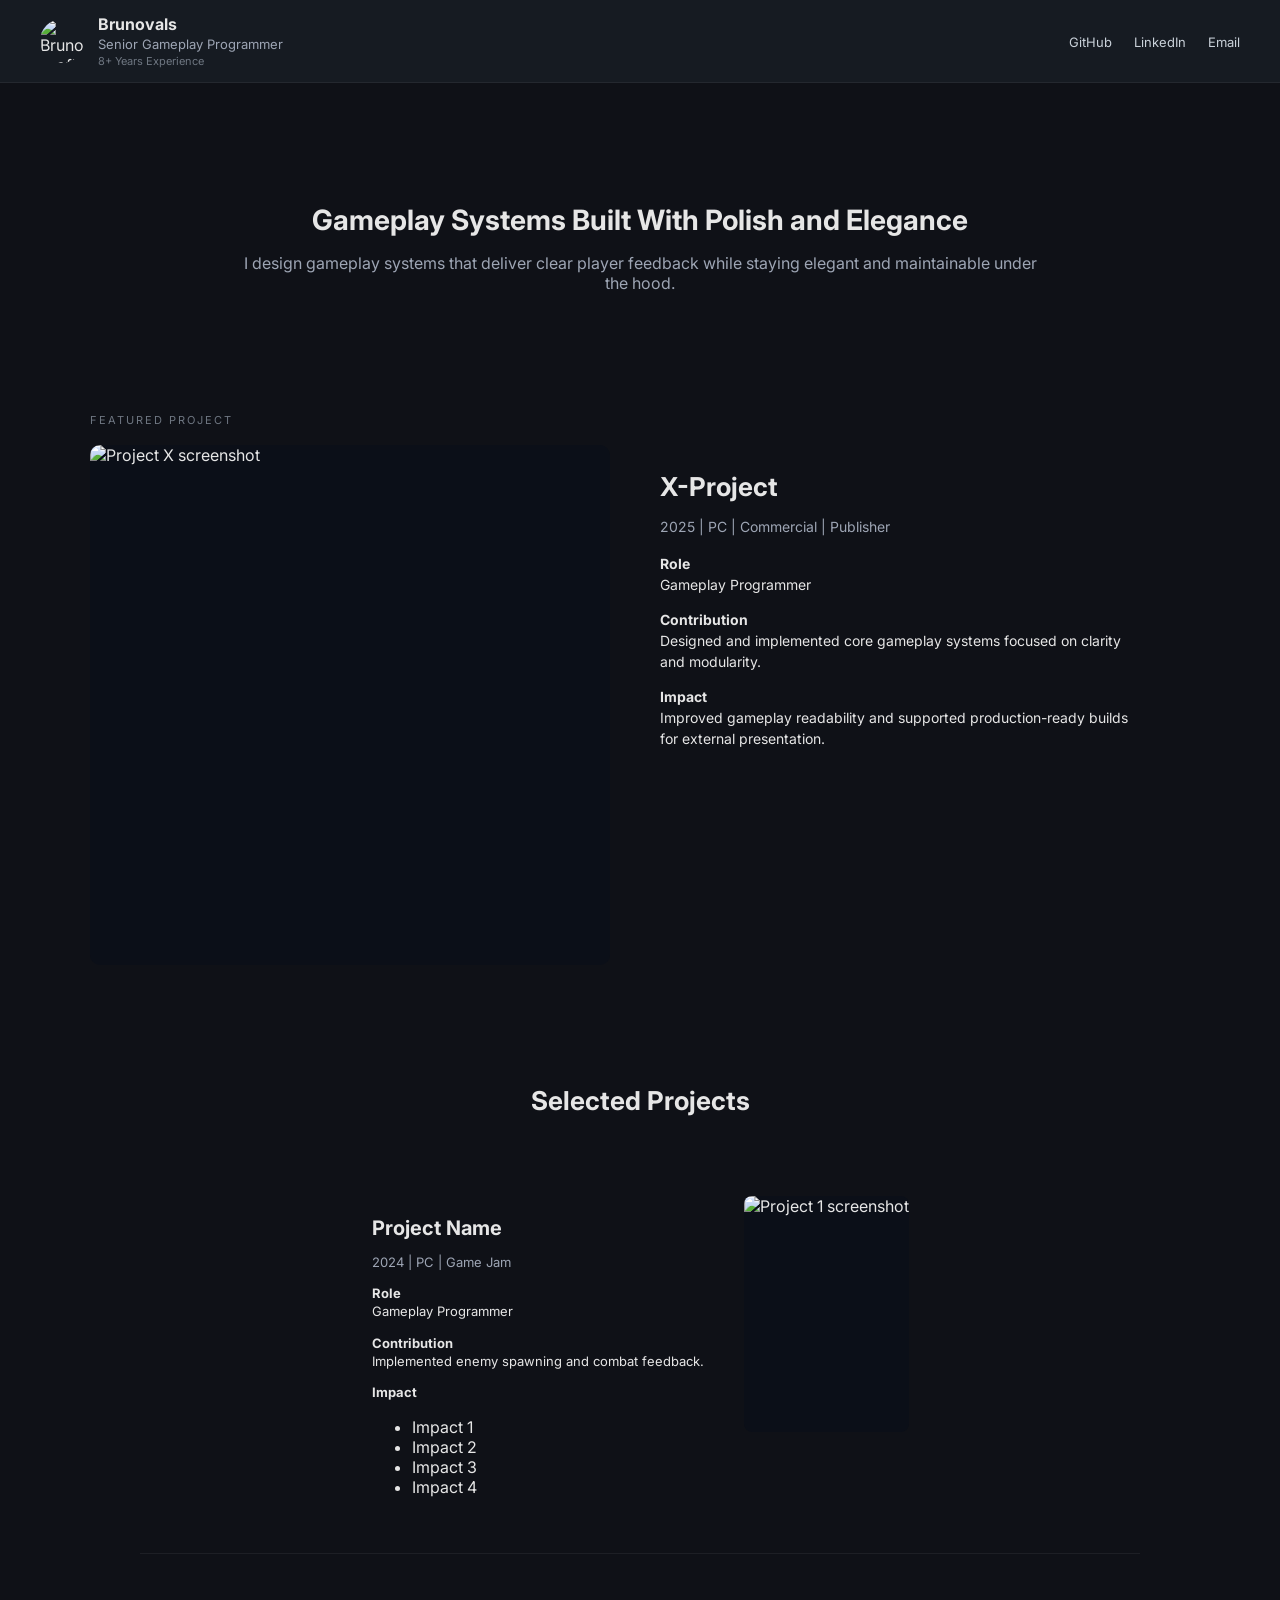
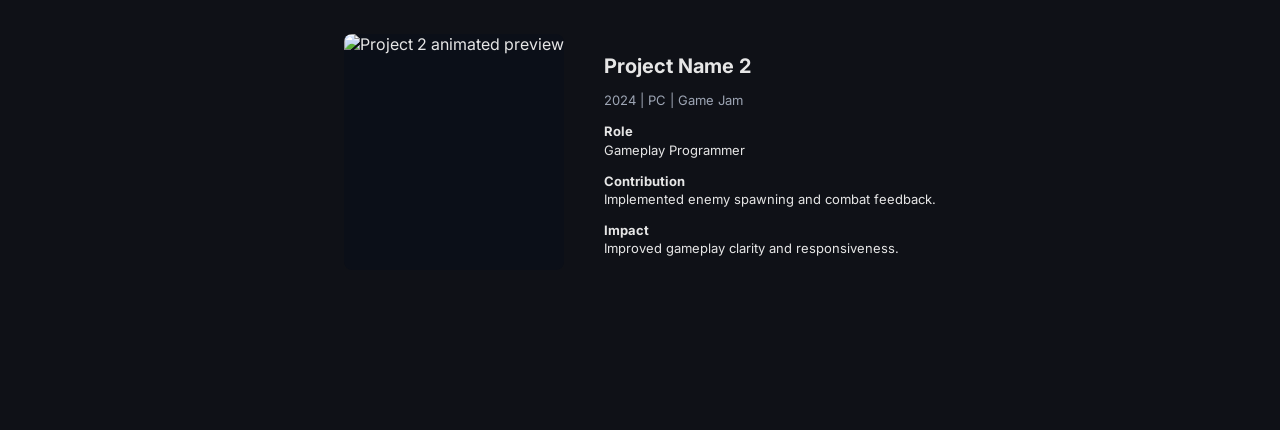
==== index.html @ 41d39379 "Update index.html" ====
<!DOCTYPE html>
<html lang="en">

<head>
<meta charset="UTF-8">

<link href="https://fonts.googleapis.com/css2?family=Inter:wght@300;400;500;600&display=swap" rel="stylesheet">

<title>Brunovals – Gameplay Programmer</title>

<link rel="stylesheet" href="css/style.css?v=20260503c">
</head>

<body>

<header class="header">
  <div class="header-left">
    <img src="https://ik.imagekit.io/your_imagekit_id/profile.jpg" class="profile-pic" alt="Brunovals profile photo">

    <div class="profile-text">
      <h1>Brunovals</h1>
      <p class="title">Senior Gameplay Programmer</p>
      <p class="exp">8+ Years Experience</p>
    </div>
  </div>

  <div class="header-right">
    <a href="#">GitHub</a>
    <a href="#">LinkedIn</a>
    <a href="#">Email</a>
  </div>
</header>


<section class="hero">
  <h2>Gameplay Systems Built With Polish and Elegance</h2>

  <p>
    I design gameplay systems that deliver clear player feedback
    while staying elegant and maintainable under the hood.
  </p>
</section>


<section class="featured-project">

  <p class="section-label">FEATURED PROJECT</p>

  <div class="featured-container">

    <div class="featured-media ratio-1-1">
      <!--<video autoplay loop muted playsinline preload="metadata" poster="https://ik.imagekit.io/your_imagekit_id/featured-poster.jpg" aria-label="Featured project gameplay preview">
        <source src="https://ik.imagekit.io/your_imagekit_id/featured-preview.mp4" type="video/mp4">
        <source src="https://ik.imagekit.io/your_imagekit_id/featured-preview.webm" type="video/webm">
      </video>-->
      <img src="https://ik.imagekit.io/brunovals/X-Project-Trans-1-1.png" alt="Project X screenshot">
    </div>

    <div class="featured-info">
      <h3>X-Project</h3>

      <p class="meta">
        2025 | PC | Commercial | Publisher
      </p>

      <p><strong>Role</strong><br>Gameplay Programmer</p>

      <p><strong>Contribution</strong><br>
        Designed and implemented core gameplay systems focused on clarity and modularity.
      </p>

      <p><strong>Impact</strong><br>
        Improved gameplay readability and supported production-ready builds for external presentation.
      </p>
    </div>

  </div>

</section>


<section class="projects">

  <h2>Selected Projects</h2>

  <!-- Project 1 -->
  <div class="project">

    <div class="project-media">
      <img src="https://ik.imagekit.io/brunovals/Y-Project-16-9.webp" alt="Project 1 screenshot">
    </div>

    <div class="project-info">
      <h3>Project Name</h3>

      <p class="meta">2024 | PC | Game Jam</p>

      <p><strong>Role</strong><br>Gameplay Programmer</p>

      <p><strong>Contribution</strong><br>
        Implemented enemy spawning and combat feedback.
      </p>

      <p><strong>Impact</strong></p>
      <ul>
        <li>Impact 1</li>
        <li>Impact 2</li>
        <li>Impact 3</li>
        <li>Impact 4</li>
      </ul>
    </div>

  </div>

  <!-- Project 2 -->
  <div class="project">

    <div class="project-media">
      <img src="https://ik.imagekit.io/brunovals/Z-Project-9-16.webp" alt="Project 2 animated preview">
    </div>

    <div class="project-info">
      <h3>Project Name 2</h3>

      <p class="meta">2024 | PC | Game Jam</p>

      <p><strong>Role</strong><br>Gameplay Programmer</p>

      <p><strong>Contribution</strong><br>
        Implemented enemy spawning and combat feedback.
      </p>

      <p><strong>Impact</strong><br>
        Improved gameplay clarity and responsiveness.
      </p>
    </div>

  </div>

</section>

</body>
</html>
---- css/style.css ----
body {
margin:0;
font-family: 'Inter', sans-serif;
background:#0f1117;
color:#e6e6e6;
}

/* ===== HEADER ===== */

.header {
position:sticky;
top:0;

display:flex;
justify-content:space-between;
align-items:center;

padding:14px 40px;
background:#161b22;

border-bottom:1px solid rgba(255,255,255,0.06);
z-index:1000;
}

.header-left {
display:flex;
align-items:center;
gap:14px;
}

.profile-pic {
width:44px;
height:44px;
border-radius:50%;
}

.profile-text h1 {
margin:0;
font-size:16px;
}

.title {
font-size:13px;
color:#9da5b4;
margin:2px 0;
}

.exp {
font-size:11px;
color:#6e7681;
margin:0;
}

.header-right a {
margin-left:18px;
text-decoration:none;
font-size:13px;
color:#c9d1d9;
}

.header-right a:hover {
color:#58a6ff;
}

/* ===== HERO ===== */

.hero {
max-width:800px;
margin:120px auto;
text-align:center;
}

.hero h2 {
font-size:28px;
margin-bottom:14px;
}

.hero p {
font-size:16px;
color:#9da5b4;
}

/* ===== FEATURED ===== */

.featured-project {
max-width:1100px;
margin:120px auto;
}

.section-label {
font-size:11px;
letter-spacing:2px;
color:#6e7681;
margin-bottom:18px;
}

.featured-container {
display:flex;
gap:50px;
align-items:flex-start;
}

.featured-media img,
.featured-media video {
width:100%;
max-width:520px;
border-radius:10px;
display:block;
background:#0b0f18;
}

.featured-media {
width:100%;
max-width:520px;
}

.featured-media img,
.featured-media video {
height:100%;
object-fit:cover;
}

.featured-media.ratio-16-9 {
aspect-ratio:16/9;
}

.featured-media.ratio-1-1 {
aspect-ratio:1/1;
}

.featured-media.ratio-9-16 {
aspect-ratio:9/16;
}

.featured-media video {
object-fit:cover;
}

.featured-info {
max-width:480px;
}

.featured-info h3 {
font-size:26px;
margin-bottom:8px;
}

.featured-info p {
font-size:14px;
line-height:1.5;
margin-bottom:10px;
}

.featured-info .meta {
color:#9da5b4;
margin-bottom:16px;
}

/* ===== PROJECTS ===== */

.projects {
max-width:1000px;
margin:120px auto;
}

.projects h2 {
text-align:center;
font-size:26px;
margin-bottom:80px;
}

/* KEY FIX HERE */
.project {
display:flex;
gap:40px;
align-items:flex-start;

justify-content:center; /* ensures grouping stays tight */

margin-bottom:80px;
padding-bottom:40px;

border-bottom:1px solid rgba(255,255,255,0.06);
}

.project:last-child {
border-bottom:none;
}

/* FIXED alternating logic */
.projects .project:nth-child(even) {
flex-direction:row-reverse;
}

/* IMAGE */

.project-media img,
.project-media video {
width:auto;
max-width:100%;
height:clamp(180px, 28vw, 236px);
object-fit:contain;
border-radius:8px;
display:block;
background:#0b0f18;
}

.project-media {
width:auto;
max-width:420px;
overflow:visible;
}

/* TEXT */

.project-info {
max-width:420px;
text-align:left;
}

.project-info h3 {
font-size:20px;
margin-bottom:6px;
}

.project-info p {
font-size:13px;
line-height:1.4;
margin-bottom:8px;
}

.meta {
font-size:12px;
color:#9da5b4;
margin-bottom:14px;
}

@media (max-width: 720px) {
.header {
padding:14px 20px;
}

.header-right a {
margin-left:12px;
}

.hero,
.featured-project,
.projects {
margin:80px 20px;
}

.featured-container,
.project,
.projects .project:nth-child(even) {
flex-direction:column;
gap:24px;
}

.project {
align-items:center;
}

.featured-media,
.project-media,
.featured-info,
.project-info {
max-width:100%;
}
}
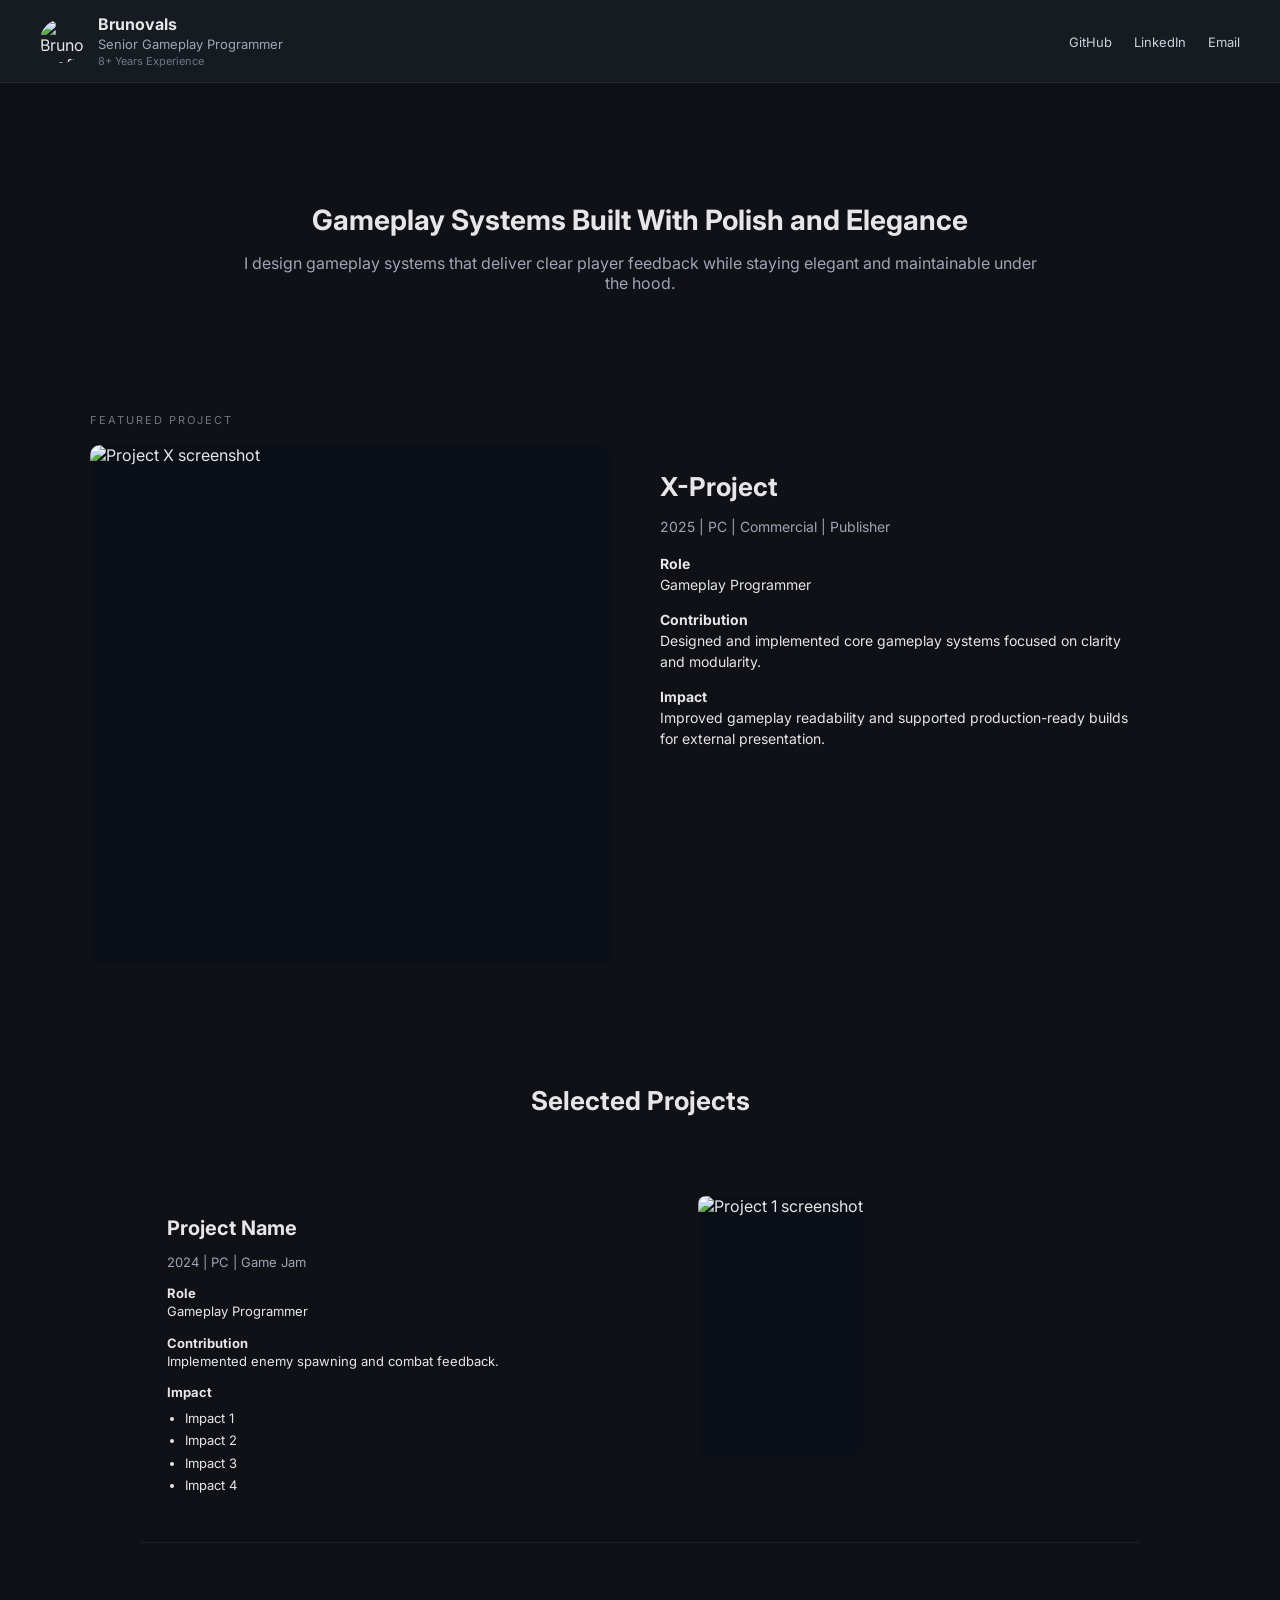
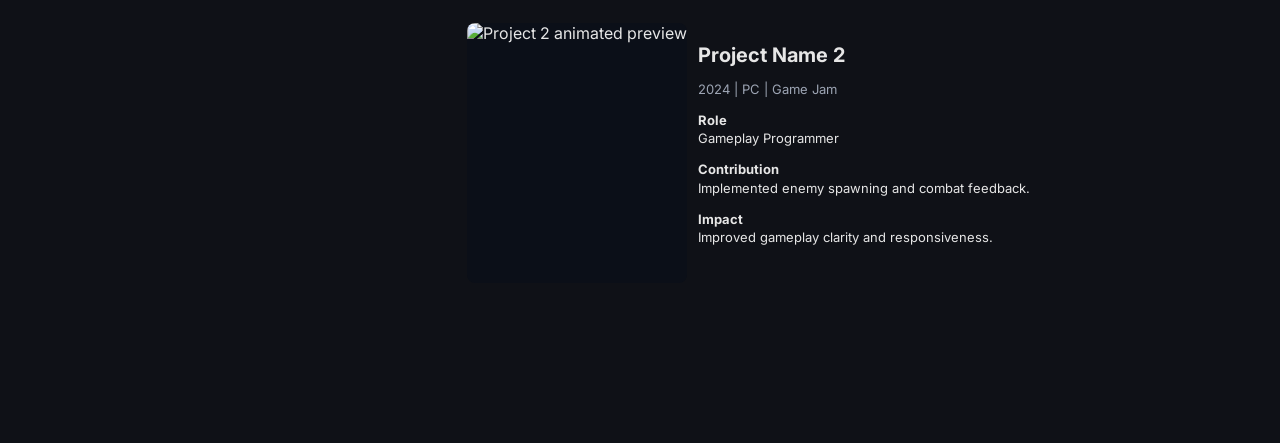
==== commit 804c9282: "Refactor and using Table instead of css grid" ====
--- a/index.html
+++ b/index.html
@@ -83,59 +83,76 @@
 
   <h2>Selected Projects</h2>
 
-  <!-- Project 1 -->
-  <div class="project">
+  <table class="project-table" role="presentation">
+    <colgroup>
+      <col class="project-content-col">
+      <col class="project-gap-col">
+      <col class="project-media-col">
+    </colgroup>
+    <tbody>
+      <!-- Project 1 -->
+      <tr class="project">
+        <td class="project-info-cell">
+          <div class="project-info">
+            <h3>Project Name</h3>
 
-    <div class="project-media">
-      <img src="https://ik.imagekit.io/brunovals/Y-Project-16-9.webp" alt="Project 1 screenshot">
-    </div>
+            <p class="meta">2024 | PC | Game Jam</p>
 
-    <div class="project-info">
-      <h3>Project Name</h3>
+            <p><strong>Role</strong><br>Gameplay Programmer</p>
 
-      <p class="meta">2024 | PC | Game Jam</p>
+            <p><strong>Contribution</strong><br>
+              Implemented enemy spawning and combat feedback.
+            </p>
 
-      <p><strong>Role</strong><br>Gameplay Programmer</p>
+            <p><strong>Impact</strong></p>
+            <ul>
+              <li>Impact 1</li>
+              <li>Impact 2</li>
+              <li>Impact 3</li>
+              <li>Impact 4</li>
+            </ul>
+          </div>
+        </td>
 
-      <p><strong>Contribution</strong><br>
-        Implemented enemy spawning and combat feedback.
-      </p>
+        <td class="project-gap-cell"></td>
 
-      <p><strong>Impact</strong></p>
-      <ul>
-        <li>Impact 1</li>
-        <li>Impact 2</li>
-        <li>Impact 3</li>
-        <li>Impact 4</li>
-      </ul>
-    </div>
+        <td class="project-media-cell">
+          <div class="project-media">
+            <img src="https://ik.imagekit.io/brunovals/Y-Project-16-9.webp" alt="Project 1 screenshot">
+          </div>
+        </td>
+      </tr>
 
-  </div>
+      <!-- Project 2 -->
+      <tr class="project">
+        <td class="project-media-cell project-media-cell-left">
+          <div class="project-media">
+            <img src="https://ik.imagekit.io/brunovals/Z-Project-9-16.webp" alt="Project 2 animated preview">
+          </div>
+        </td>
 
-  <!-- Project 2 -->
-  <div class="project">
+        <td class="project-gap-cell"></td>
 
-    <div class="project-media">
-      <img src="https://ik.imagekit.io/brunovals/Z-Project-9-16.webp" alt="Project 2 animated preview">
-    </div>
+        <td class="project-info-cell">
+          <div class="project-info">
+            <h3>Project Name 2</h3>
 
-    <div class="project-info">
-      <h3>Project Name 2</h3>
+            <p class="meta">2024 | PC | Game Jam</p>
 
-      <p class="meta">2024 | PC | Game Jam</p>
+            <p><strong>Role</strong><br>Gameplay Programmer</p>
 
-      <p><strong>Role</strong><br>Gameplay Programmer</p>
+            <p><strong>Contribution</strong><br>
+              Implemented enemy spawning and combat feedback.
+            </p>
 
-      <p><strong>Contribution</strong><br>
-        Implemented enemy spawning and combat feedback.
-      </p>
-
-      <p><strong>Impact</strong><br>
-        Improved gameplay clarity and responsiveness.
-      </p>
-    </div>
-
-  </div>
+            <p><strong>Impact</strong><br>
+              Improved gameplay clarity and responsiveness.
+            </p>
+          </div>
+        </td>
+      </tr>
+    </tbody>
+  </table>
 
 </section>
 
--- a/css/style.css
+++ b/css/style.css
@@ -169,27 +169,53 @@
 margin-bottom:80px;
 }
 
-/* KEY FIX HERE */
-.project {
-display:flex;
-gap:40px;
-align-items:flex-start;
-
-justify-content:center; /* ensures grouping stays tight */
-
-margin-bottom:80px;
-padding-bottom:40px;
-
+.project-table {
+width:100%;
+border-collapse:collapse;
+table-layout:fixed;
+}
+
+.project-content-col {
+width:520px;
+}
+
+.project-gap-col {
+width:10px;
+}
+
+.project-media-col {
+width:420px;
+}
+
+.project td {
+vertical-align:top;
+padding:0 0 40px;
 border-bottom:1px solid rgba(255,255,255,0.06);
 }
 
-.project:last-child {
+.project + .project td {
+padding-top:80px;
+}
+
+.project:last-child td {
 border-bottom:none;
 }
 
-/* FIXED alternating logic */
-.projects .project:nth-child(even) {
-flex-direction:row-reverse;
+.project-gap-cell {
+padding-left:0;
+padding-right:0;
+}
+
+.project-info-cell {
+text-align:right;
+}
+
+.project-media-cell {
+text-align:left;
+}
+
+.project-media-cell-left {
+text-align:right;
 }
 
 /* IMAGE */
@@ -198,7 +224,7 @@
 .project-media video {
 width:auto;
 max-width:100%;
-height:clamp(180px, 28vw, 236px);
+height:clamp(190px, 30vw, 260px);
 object-fit:contain;
 border-radius:8px;
 display:block;
@@ -206,6 +232,7 @@
 }
 
 .project-media {
+display:inline-block;
 width:auto;
 max-width:420px;
 overflow:visible;
@@ -214,7 +241,9 @@
 /* TEXT */
 
 .project-info {
-max-width:420px;
+display:inline-block;
+width:100%;
+max-width:520px;
 text-align:left;
 }
 
@@ -229,13 +258,24 @@
 margin-bottom:8px;
 }
 
+.project-info ul {
+margin:0 0 8px 18px;
+padding:0;
+}
+
+.project-info li {
+font-size:13px;
+line-height:1.4;
+margin-bottom:4px;
+}
+
 .meta {
 font-size:12px;
 color:#9da5b4;
 margin-bottom:14px;
 }
 
-@media (max-width: 720px) {
+@media (max-width: 980px) {
 .header {
 padding:14px 20px;
 }
@@ -250,15 +290,17 @@
 margin:80px 20px;
 }
 
-.featured-container,
-.project,
-.projects .project:nth-child(even) {
+.featured-container {
 flex-direction:column;
 gap:24px;
 }
 
-.project {
-align-items:center;
+.project-table,
+.project-table tbody,
+.project,
+.project td {
+display:block;
+width:100%;
 }
 
 .featured-media,
@@ -267,4 +309,28 @@
 .project-info {
 max-width:100%;
 }
-}
+
+.project td {
+padding:0;
+border-bottom:none;
+text-align:center;
+}
+
+.project + .project td:first-child {
+padding-top:80px;
+}
+
+.project-info-cell,
+.project-media-cell,
+.project-media-cell-left {
+text-align:center;
+}
+
+.project-gap-cell {
+display:none;
+}
+
+.project-info {
+text-align:left;
+}
+}
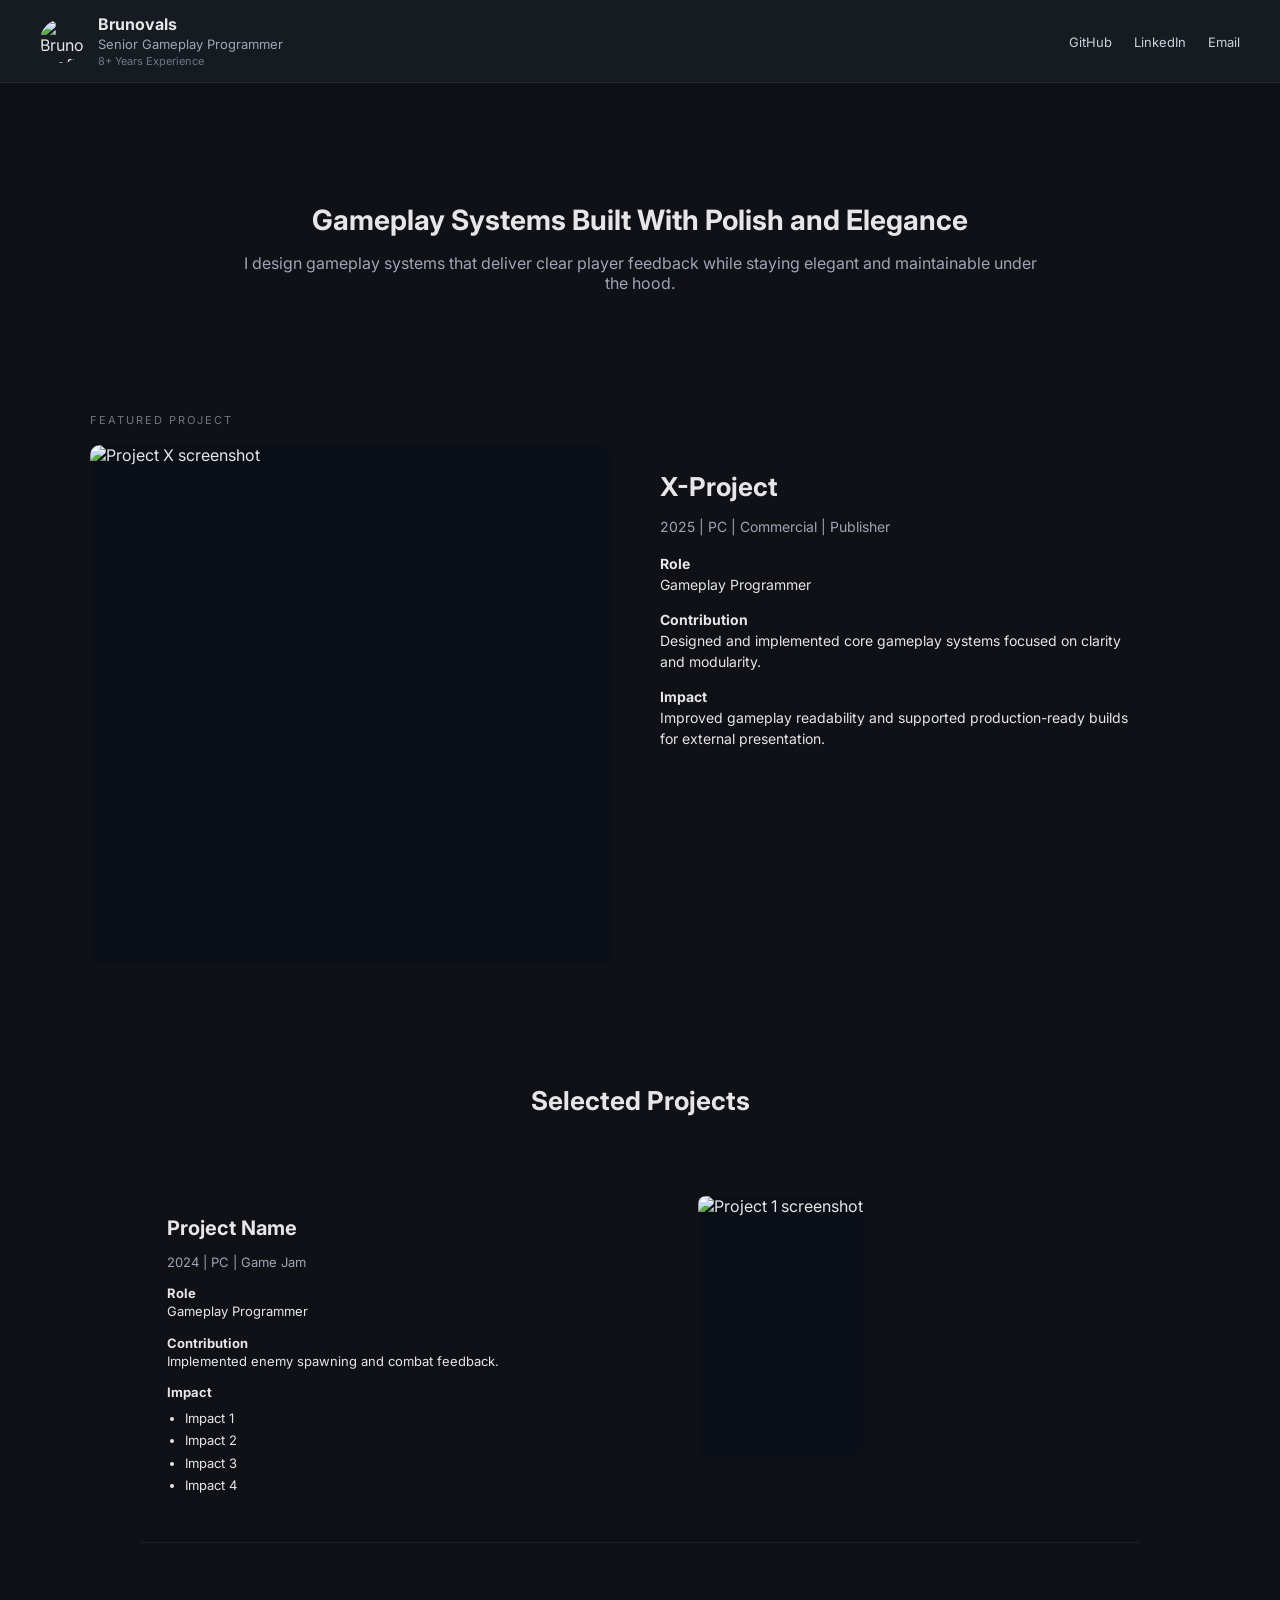
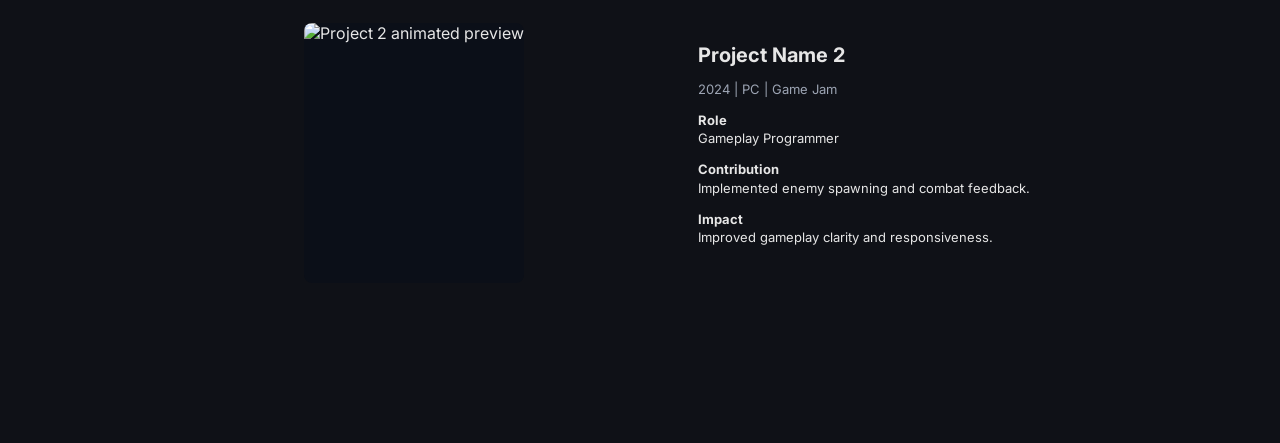
==== commit 460135e1: "Add z-project landscape icon" ====
--- a/index.html
+++ b/index.html
@@ -127,7 +127,7 @@
       <tr class="project">
         <td class="project-media-cell project-media-cell-left">
           <div class="project-media">
-            <img src="https://ik.imagekit.io/brunovals/Z-Project-9-16.webp" alt="Project 2 animated preview">
+            <img src="https://ik.imagekit.io/brunovals/Z-Project.jpg" alt="Project 2 animated preview">
           </div>
         </td>
 
--- a/css/style.css
+++ b/css/style.css
@@ -215,7 +215,7 @@
 }
 
 .project-media-cell-left {
-text-align:right;
+text-align:center;
 }
 
 /* IMAGE */
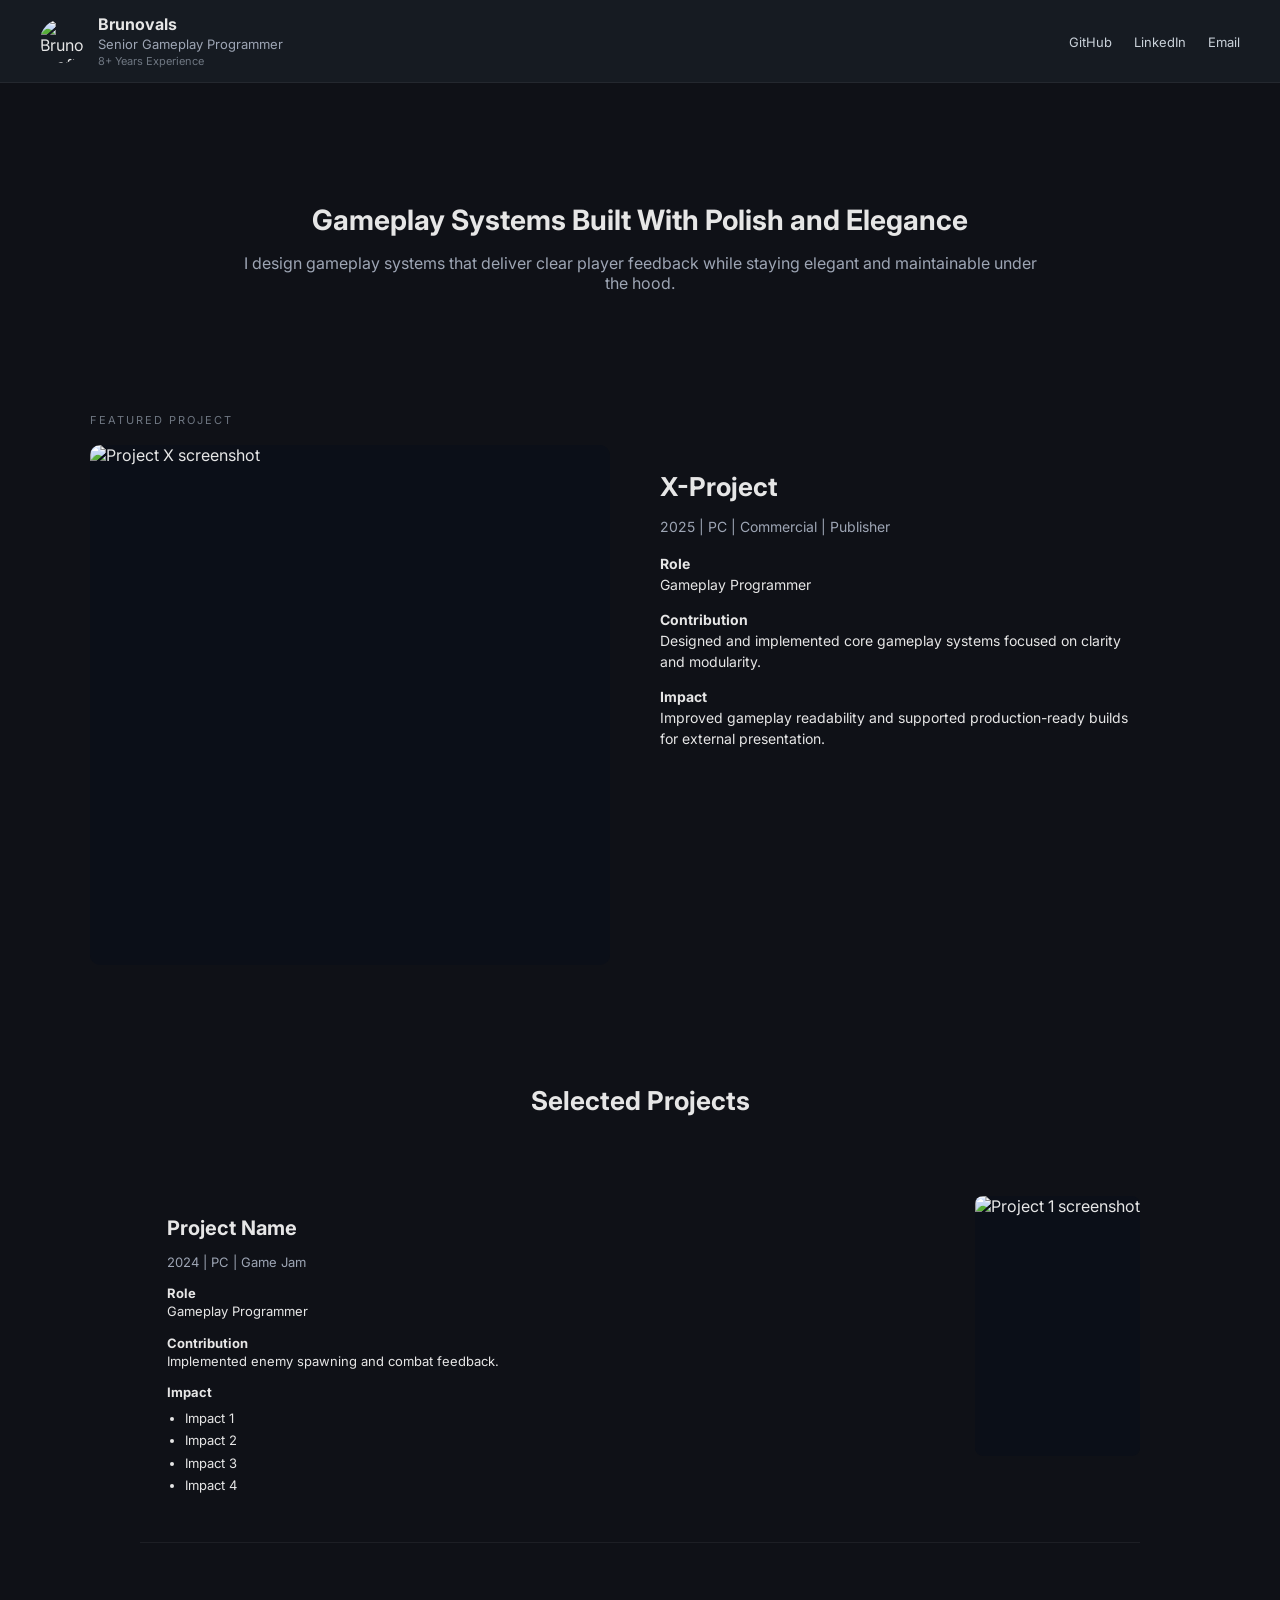
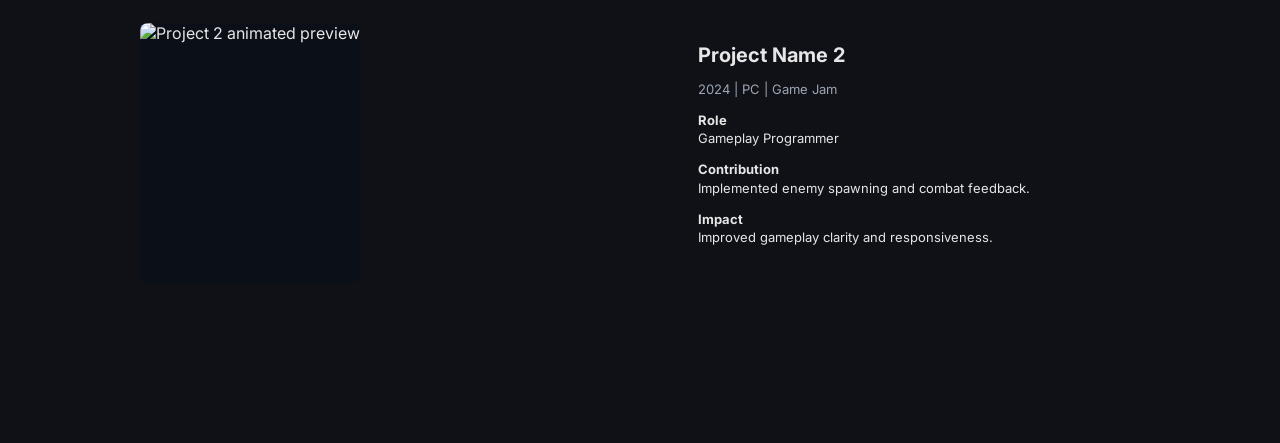
==== commit 0ed4f0b4: "Update index.html" ====
--- a/index.html
+++ b/index.html
@@ -15,7 +15,7 @@
 
 <header class="header">
   <div class="header-left">
-    <img src="https://ik.imagekit.io/your_imagekit_id/profile.jpg" class="profile-pic" alt="Brunovals profile photo">
+    <img src="https://ik.imagekit.io/brunovals/Placeholder-Profile-Picture-webp.webp" class="profile-pic" alt="Brunovals profile photo">
 
     <div class="profile-text">
       <h1>Brunovals</h1>
--- a/css/style.css
+++ b/css/style.css
@@ -211,11 +211,11 @@
 }
 
 .project-media-cell {
+text-align:right;
+}
+
+.project-media-cell-left {
 text-align:left;
-}
-
-.project-media-cell-left {
-text-align:center;
 }
 
 /* IMAGE */
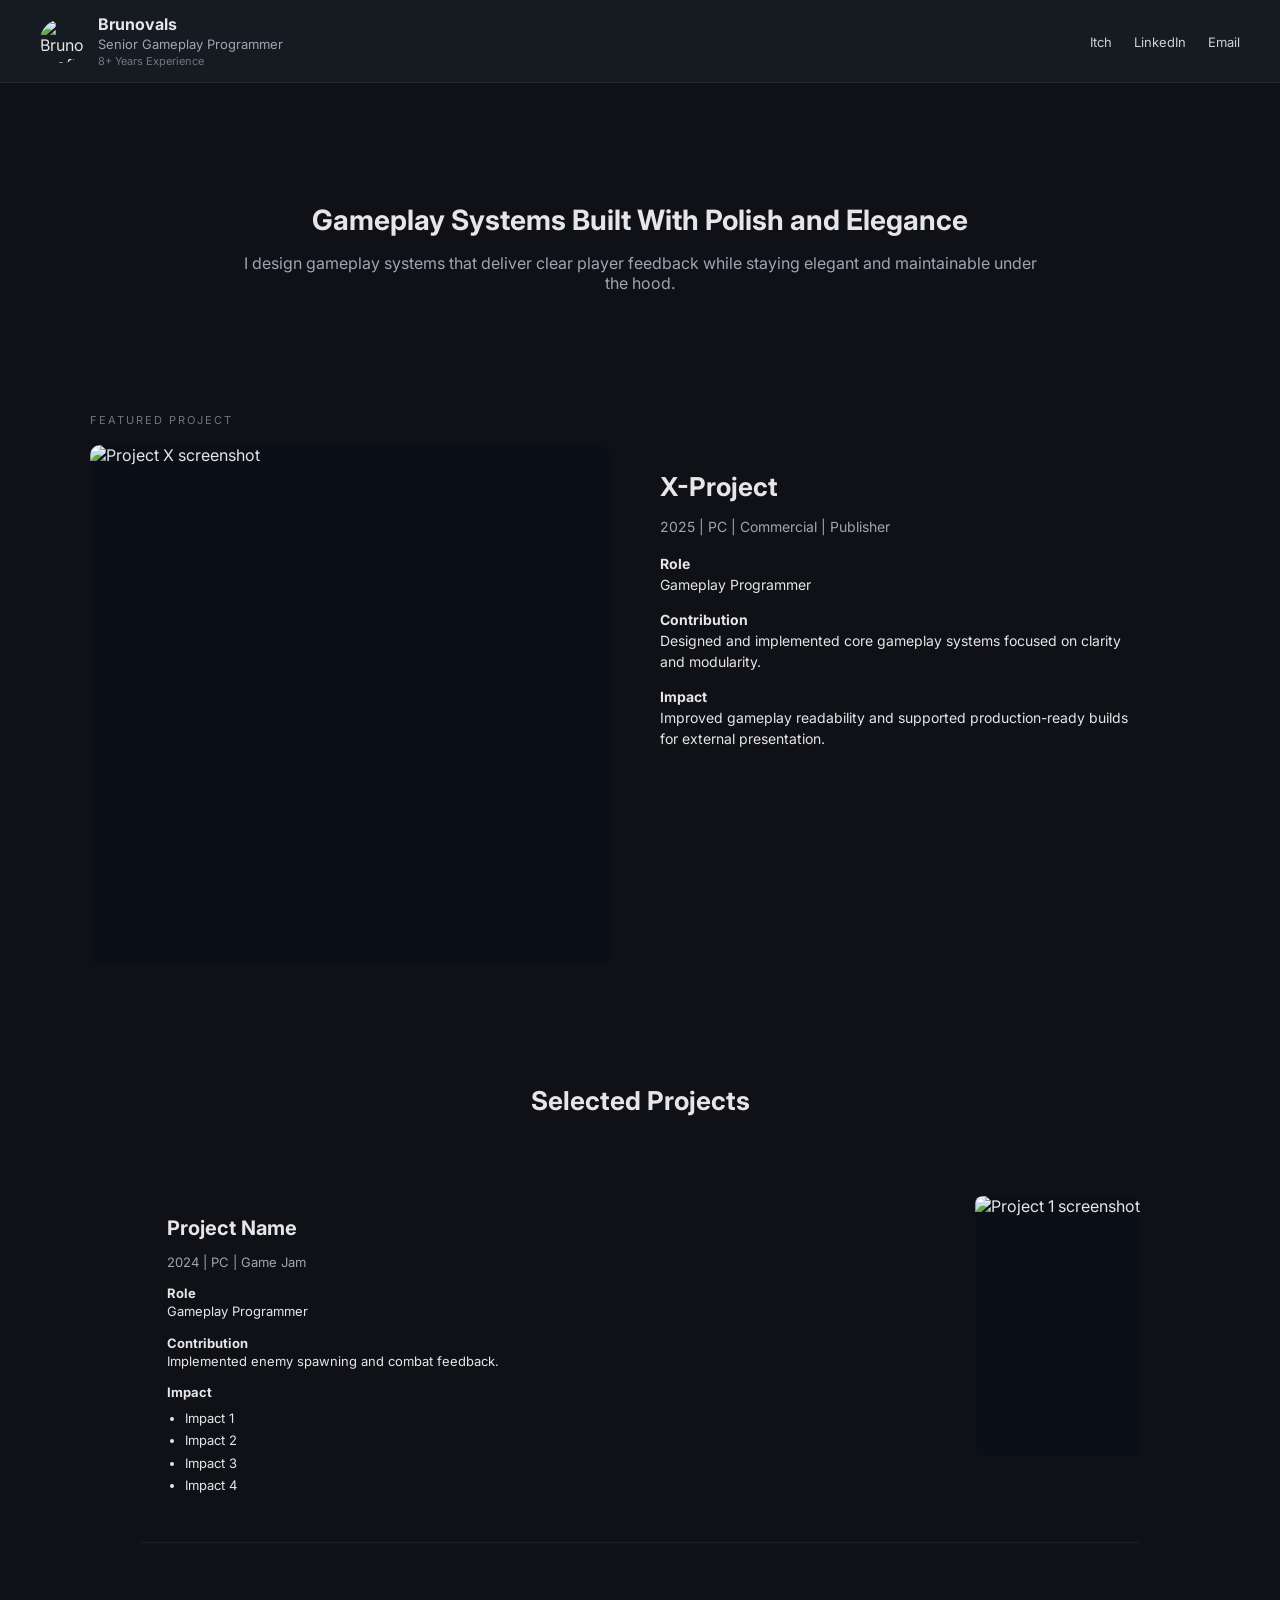
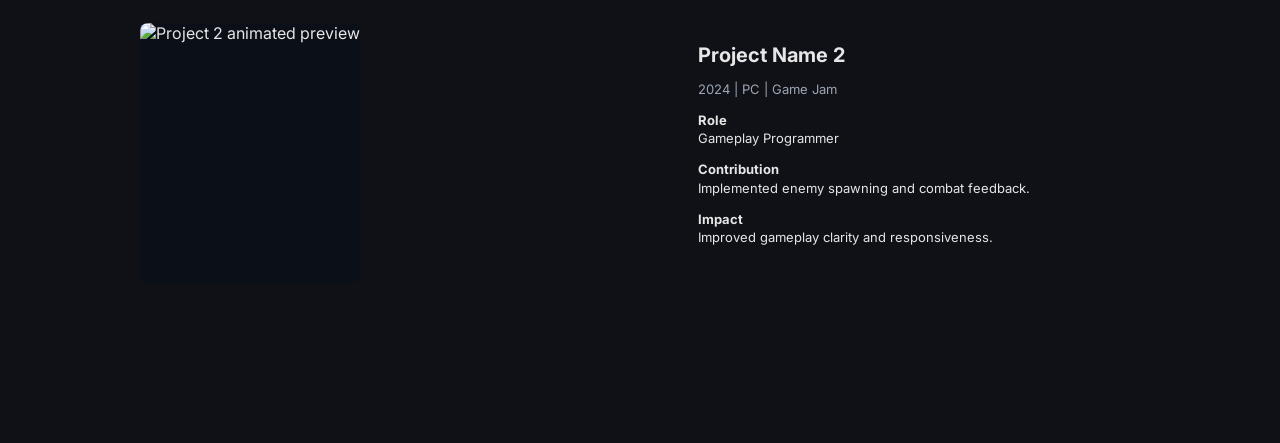
==== commit f1f87250: "Update index.html" ====
--- a/index.html
+++ b/index.html
@@ -25,9 +25,10 @@
   </div>
 
   <div class="header-right">
-    <a href="#">GitHub</a>
+    <!--<a href="http://wa.me/62">Direct</a>-->
+    <a href="#">Itch</a>
     <a href="#">LinkedIn</a>
-    <a href="#">Email</a>
+    <a href="mailto:nauvalinsight@gmail.com?subject=Unity%20Developer%20Job%20Offer&body=Hey%20Nauval%20!%0A%0AJust%20saw%20your%20portfolio%20and%20resume%2C%20and%20i%20think%20you%20might%20be%20one%20of%20the%20candidates%20we're%20looking%20for%2C%20can%20we%20talk%20a%20bit%20more%20about%20this%20position%20and%20your%20qualifications%20%3F">Email</a>
   </div>
 </header>
 
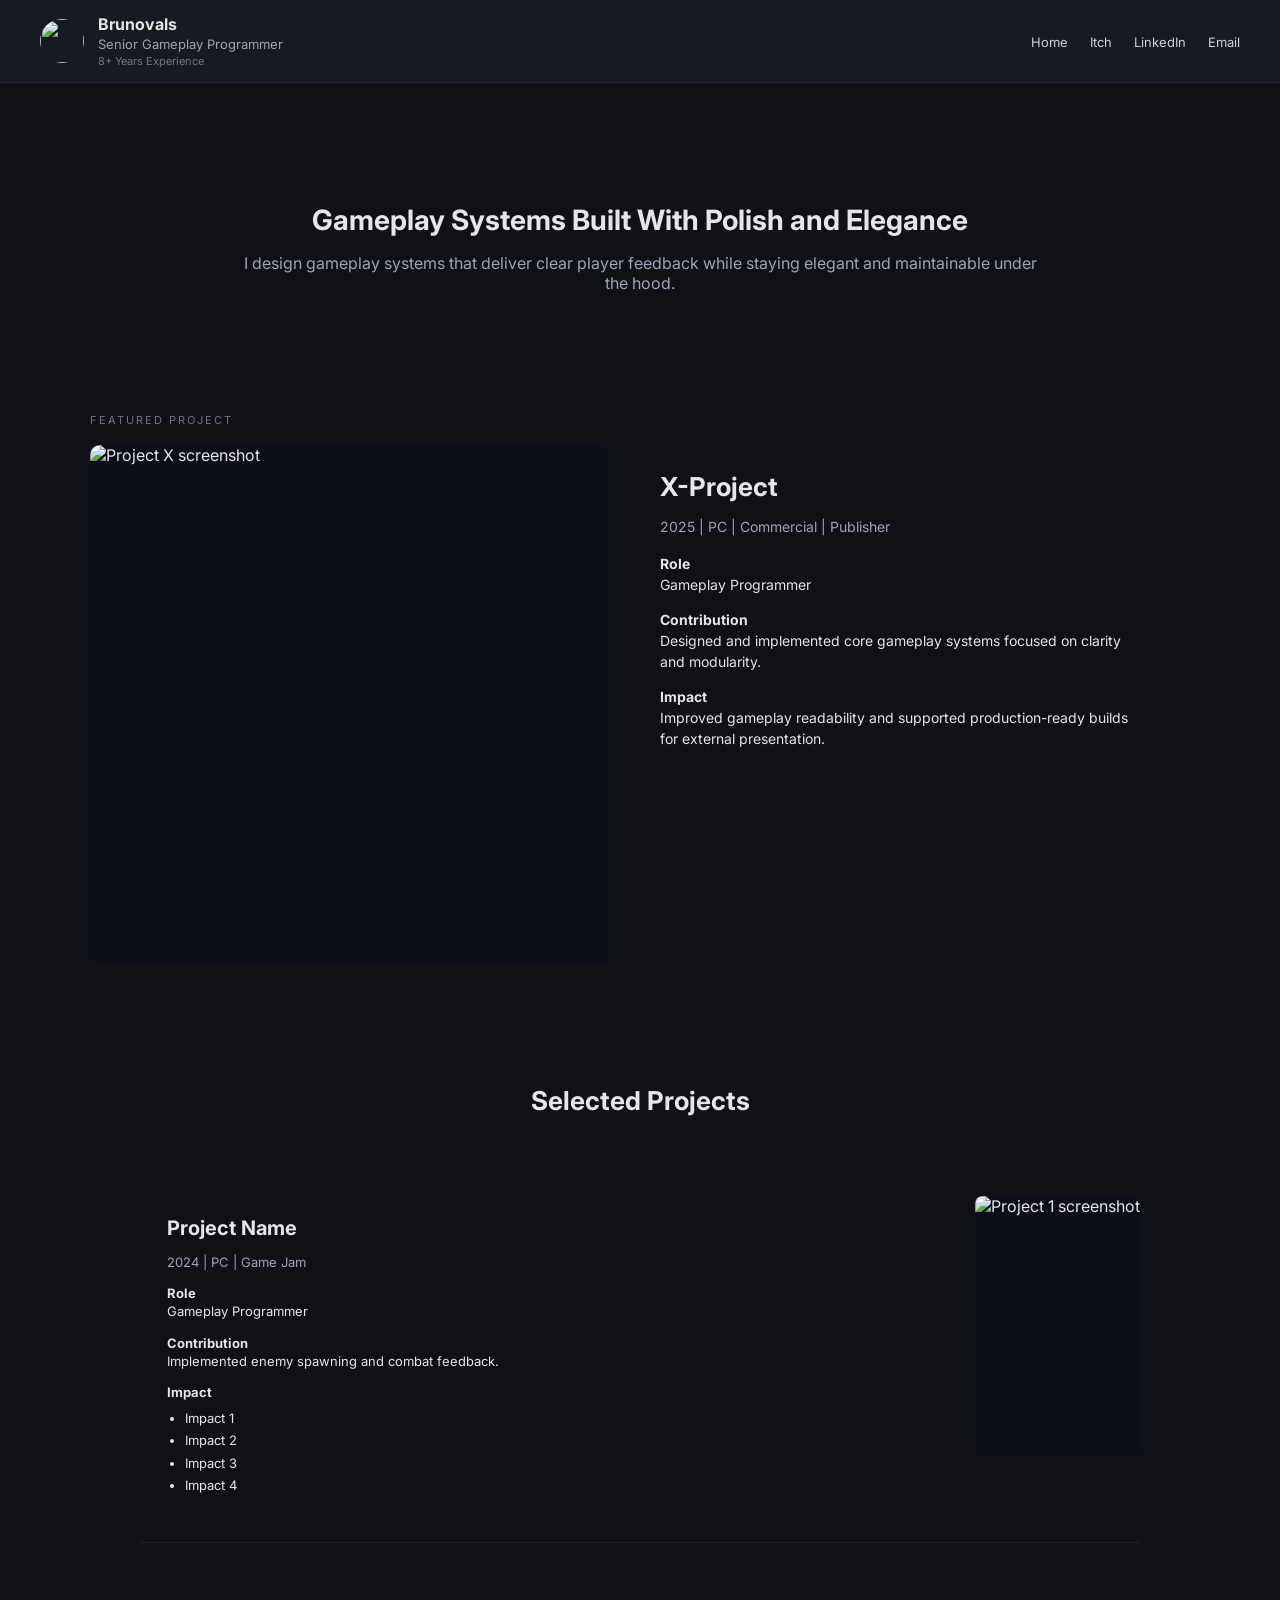
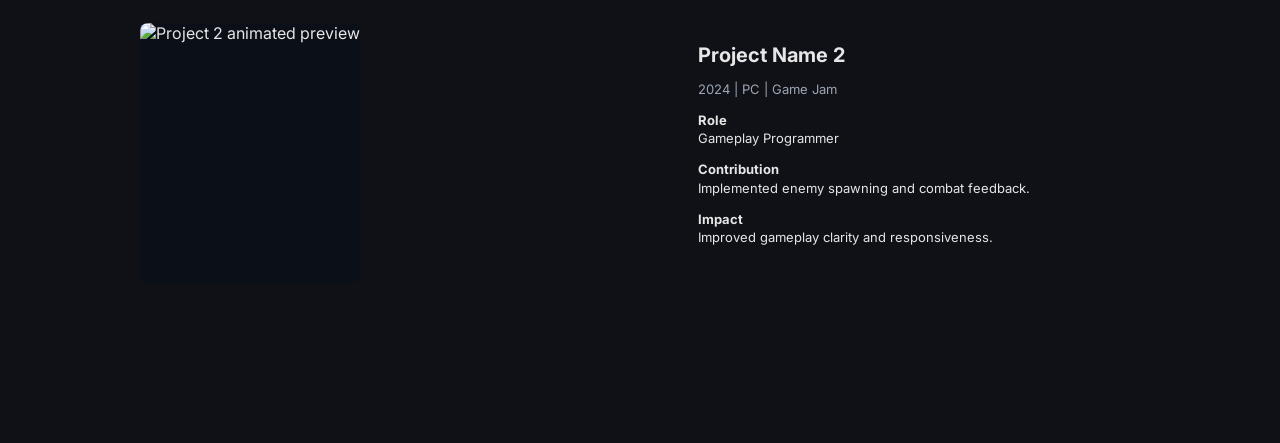
==== commit 6a5341ee: "Modularize header Modularize the headers" ====
--- a/index.html
+++ b/index.html
@@ -13,24 +13,15 @@
 
 <body>
 
-<header class="header">
-  <div class="header-left">
-    <img src="https://ik.imagekit.io/brunovals/Placeholder-Profile-Picture-webp.webp" class="profile-pic" alt="Brunovals profile photo">
+<div id="header-placeholder"></div>
 
-    <div class="profile-text">
-      <h1>Brunovals</h1>
-      <p class="title">Senior Gameplay Programmer</p>
-      <p class="exp">8+ Years Experience</p>
-    </div>
-  </div>
-
-  <div class="header-right">
-    <!--<a href="http://wa.me/62">Direct</a>-->
-    <a href="#">Itch</a>
-    <a href="#">LinkedIn</a>
-    <a href="mailto:nauvalinsight@gmail.com?subject=Unity%20Developer%20Job%20Offer&body=Hey%20Nauval%20!%0A%0AJust%20saw%20your%20portfolio%20and%20resume%2C%20and%20i%20think%20you%20might%20be%20one%20of%20the%20candidates%20we're%20looking%20for%2C%20can%20we%20talk%20a%20bit%20more%20about%20this%20position%20and%20your%20qualifications%20%3F">Email</a>
-  </div>
-</header>
+<script>
+fetch('/components/header.html')
+  .then(res => res.text())
+  .then(data => {
+    document.getElementById('header-placeholder').innerHTML = data;
+  });
+</script>
 
 
 <section class="hero">
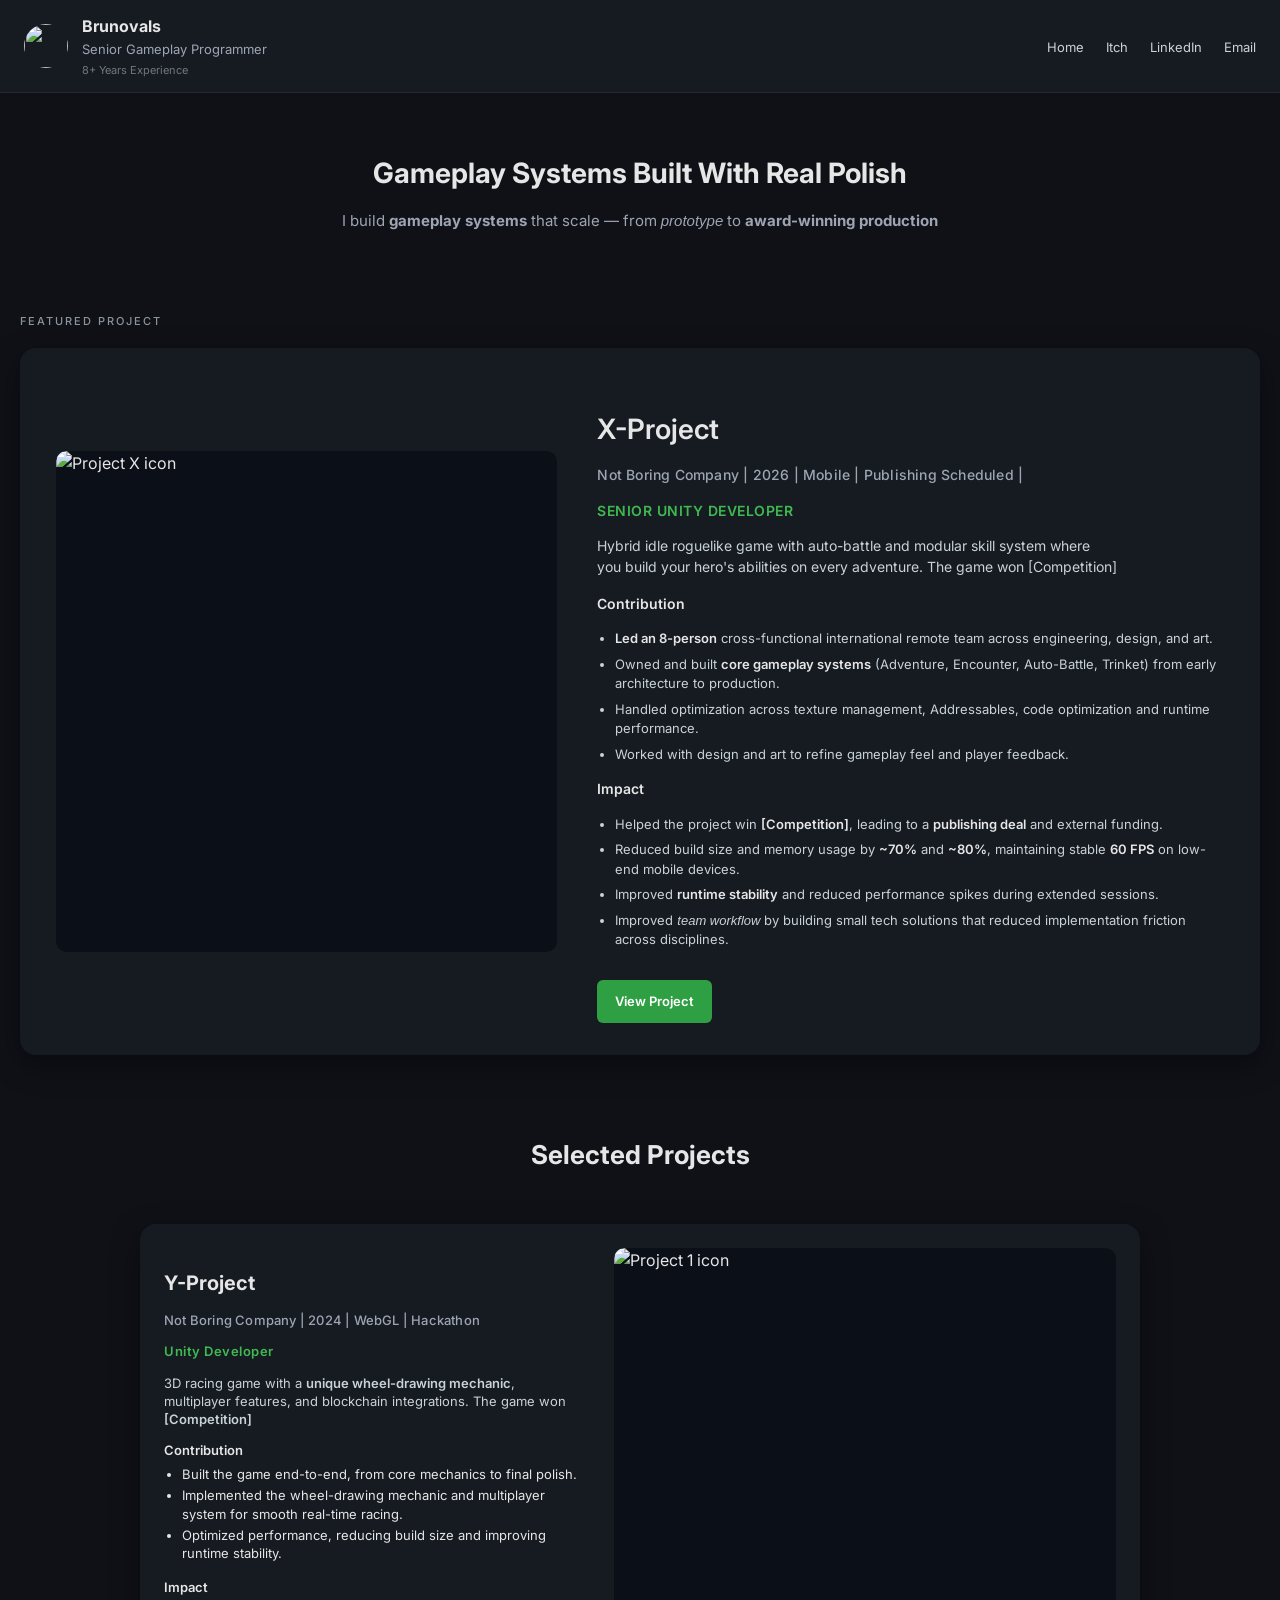
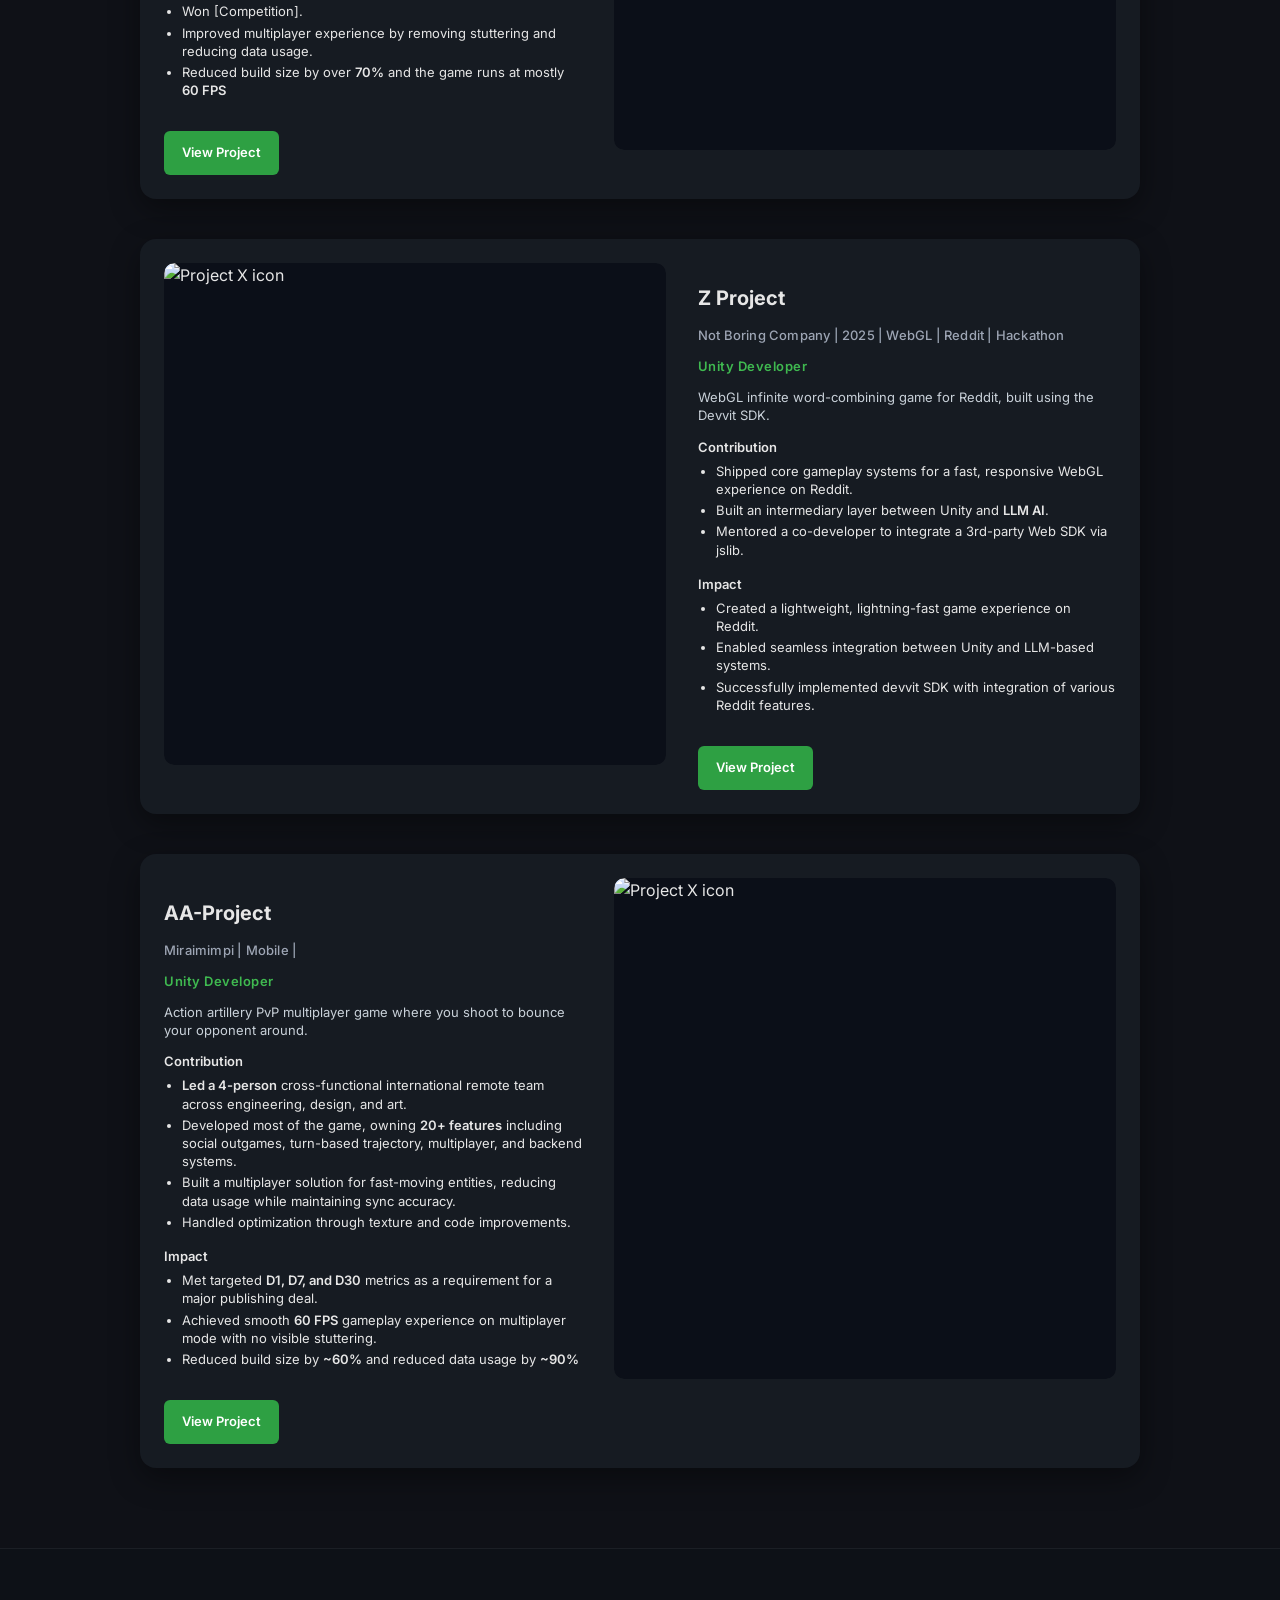
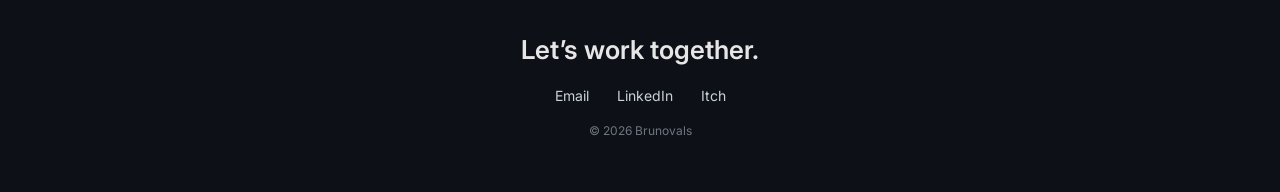
==== commit 0d07155a: "Finish landing page for PC" ====
--- a/index.html
+++ b/index.html
@@ -9,6 +9,7 @@
 <title>Brunovals – Gameplay Programmer</title>
 
 <link rel="stylesheet" href="css/style.css?v=20260503c">
+<link rel="preconnect" href="https://imagekit.io">
 </head>
 
 <body>
@@ -25,11 +26,10 @@
 
 
 <section class="hero">
-  <h2>Gameplay Systems Built With Polish and Elegance</h2>
+  <h2>Gameplay Systems Built With <strong>Real Polish</strong></h2>
 
   <p>
-    I design gameplay systems that deliver clear player feedback
-    while staying elegant and maintainable under the hood.
+    I build <strong>gameplay systems</strong> that scale — from <em>prototype</em> to <strong>award-winning production</strong>
   </p>
 </section>
 
@@ -41,29 +41,42 @@
   <div class="featured-container">
 
     <div class="featured-media ratio-1-1">
-      <!--<video autoplay loop muted playsinline preload="metadata" poster="https://ik.imagekit.io/your_imagekit_id/featured-poster.jpg" aria-label="Featured project gameplay preview">
-        <source src="https://ik.imagekit.io/your_imagekit_id/featured-preview.mp4" type="video/mp4">
-        <source src="https://ik.imagekit.io/your_imagekit_id/featured-preview.webm" type="video/webm">
-      </video>-->
-      <img src="https://ik.imagekit.io/brunovals/X-Project-Trans-1-1.png" alt="Project X screenshot">
+      <div class="media-stack three">
+        <img src="https://ik.imagekit.io/brunovals/X-Project-Trans-1-1.png" class="primary" alt="Project X icon">
+        <img src="https://ik.imagekit.io/brunovals/X-Project-Files/X-Project-SS-1.jpg" class="secondary" alt="Project X screenshot">
+        <img src="https://ik.imagekit.io/brunovals/X-Project-Files/X-Project-SS-2.jpg" class="tertiary" alt="Project X screenshot">
+      </div>
     </div>
 
     <div class="featured-info">
       <h3>X-Project</h3>
 
       <p class="meta">
-        2025 | PC | Commercial | Publisher
+      Not Boring Company | 2026 | Mobile | Publishing Scheduled | 
       </p>
 
-      <p><strong>Role</strong><br>Gameplay Programmer</p>
-
-      <p><strong>Contribution</strong><br>
-        Designed and implemented core gameplay systems focused on clarity and modularity.
-      </p>
-
-      <p><strong>Impact</strong><br>
-        Improved gameplay readability and supported production-ready builds for external presentation.
-      </p>
+      <p class="role">SENIOR UNITY DEVELOPER</p>
+
+      <p class="description">
+Hybrid idle roguelike game with auto-battle and modular skill system where you build your hero's abilities on every adventure. The game won [Competition]
+</p>
+
+<p><strong>Contribution</strong></p>
+<ul>
+  <li><strong>Led an 8-person</strong> cross-functional international remote team across engineering, design, and art.</li>
+  <li>Owned and built <strong>core gameplay systems</strong> (Adventure, Encounter, Auto-Battle, Trinket) from early architecture to production.</li>
+  <li>Handled optimization across texture management, Addressables, code optimization and runtime performance.</li>
+  <li>Worked with design and art to refine gameplay feel and player feedback.</li>
+</ul>
+
+<p><strong>Impact</strong></p>
+<ul>
+  <li>Helped the project win <strong>[Competition]</strong>, leading to a <strong>publishing deal</strong> and external funding.</li>
+  <li>Reduced build size and memory usage by <strong>~70%</strong> and <strong>~80%</strong>, maintaining stable <strong>60 FPS</strong> on low-end mobile devices.</li>
+  <li>Improved <strong>runtime stability</strong> and reduced performance spikes during extended sessions.</li>
+  <li>Improved <em>team workflow</em> by building small tech solutions that reduced implementation friction across disciplines.</li>
+</ul>
+      <a href="#" class="cta">View Project</a>
     </div>
 
   </div>
@@ -75,78 +88,138 @@
 
   <h2>Selected Projects</h2>
 
-  <table class="project-table" role="presentation">
-    <colgroup>
-      <col class="project-content-col">
-      <col class="project-gap-col">
-      <col class="project-media-col">
-    </colgroup>
-    <tbody>
-      <!-- Project 1 -->
-      <tr class="project">
-        <td class="project-info-cell">
-          <div class="project-info">
-            <h3>Project Name</h3>
-
-            <p class="meta">2024 | PC | Game Jam</p>
-
-            <p><strong>Role</strong><br>Gameplay Programmer</p>
-
-            <p><strong>Contribution</strong><br>
-              Implemented enemy spawning and combat feedback.
-            </p>
-
-            <p><strong>Impact</strong></p>
-            <ul>
-              <li>Impact 1</li>
-              <li>Impact 2</li>
-              <li>Impact 3</li>
-              <li>Impact 4</li>
-            </ul>
+  <div class="projects-list">
+
+    <!-- Project 1 -->
+    <div class="project-card">
+      <div class="project-row">
+        <div class="project-info">
+          <h3>Y-Project</h3>
+
+          <p class="meta"> Not Boring Company | 2024 | WebGL | Hackathon</p>
+
+          <p class="role">Unity Developer</p>
+          
+          <p class="description">3D racing game with a <strong>unique wheel-drawing mechanic</strong>, multiplayer features, and blockchain integrations. The game won <strong>[Competition]</strong></p>
+          
+          <p><strong>Contribution</strong></p>
+          <ul>
+            <li>Built the game end-to-end, from core mechanics to final polish.</li>
+            <li>Implemented the wheel-drawing mechanic and multiplayer system for smooth real-time racing.</li>
+            <li>Optimized performance, reducing build size and improving runtime stability.</li>
+          </ul>
+
+          <p><strong>Impact</strong></p>
+          <ul>
+            <li>Won [Competition].</li>
+            <li>Improved multiplayer experience by removing stuttering and reducing data usage.</li>
+            <li>Reduced build size by over <strong>70%</strong> and the game runs at mostly <strong>60 FPS</strong></li>
+          </ul>
+          <a href="#" class="cta">View Project</a>
+        </div>
+
+        <div class="featured-media ratio-1-1">
+          <div class="media-stack">
+            <img src="https://ik.imagekit.io/brunovals/Y-Project-Files/Y-Project-Icon.webp" class="primary" alt="Project 1 icon">
+            <img src="https://ik.imagekit.io/brunovals/Y-Project-Files/Y-Project-SS-1.jpg" class="secondary" alt="Project 1 screenshot">
           </div>
-        </td>
-
-        <td class="project-gap-cell"></td>
-
-        <td class="project-media-cell">
-          <div class="project-media">
-            <img src="https://ik.imagekit.io/brunovals/Y-Project-16-9.webp" alt="Project 1 screenshot">
+        </div>
+      </div>
+    </div>
+
+    <!-- Project 2 -->
+    <div class="project-card">
+      <div class="project-row">
+        <div class="project-info">
+          <h3>Z Project</h3>
+
+          <p class="meta"> Not Boring Company | 2025 | WebGL | Reddit | Hackathon</p>
+
+          <p class="role">Unity Developer</p>
+          <p class="description">WebGL infinite word-combining game for Reddit, built using the Devvit SDK.</p>
+
+          <p><strong>Contribution</strong></p>
+          <ul>
+            <li>Shipped core gameplay systems for a fast, responsive WebGL experience on Reddit.</li>
+            <li>Built an intermediary layer between Unity and <strong>LLM AI</strong>.</li>
+            <li>Mentored a co-developer to integrate a 3rd-party Web SDK via jslib.</li>
+          </ul>
+
+          <p><strong>Impact</strong></p>
+          <ul>
+            <li>Created a lightweight, lightning-fast game experience on Reddit.</li>
+            <li>Enabled seamless integration between Unity and LLM-based systems.</li>
+            <li>Successfully implemented devvit SDK with integration of various Reddit features.</li>
+          </ul>
+          <a href="#" class="cta">View Project</a>
+        </div>
+
+        <div class="featured-media ratio-1-1">
+          <div class="media-stack three">
+            <img src="https://ik.imagekit.io/brunovals/Z-Project-Files/Z-Project-Icon.jpg" class="primary" alt="Project X icon">
+            <img src="https://ik.imagekit.io/brunovals/Z-Project-Files/Z-Project-SS-1.jpg" class="secondary" alt="Project X screenshot">
+            <img src="https://ik.imagekit.io/brunovals/Z-Project-Files/Z-Project-SS-2.jpg" class="tertiary" alt="Project X screenshot">
           </div>
-        </td>
-      </tr>
-
-      <!-- Project 2 -->
-      <tr class="project">
-        <td class="project-media-cell project-media-cell-left">
-          <div class="project-media">
-            <img src="https://ik.imagekit.io/brunovals/Z-Project.jpg" alt="Project 2 animated preview">
+        </div>
+      </div>
+    </div>
+
+    <!-- Project 3 -->
+    <div class="project-card">
+      <div class="project-row">
+        <div class="project-info">
+          <h3>AA-Project</h3>
+
+          <p class="meta"> Miraimimpi | Mobile | </p>
+
+          <p class="role">Unity Developer</p>
+          
+          <p class="description">Action artillery PvP multiplayer game where you shoot to bounce your opponent around.</p>
+          
+          <p><strong>Contribution</strong></p>
+          <ul>
+            <li><strong>Led a 4-person</strong> cross-functional international remote team across engineering, design, and art.</li>
+            <li>Developed most of the game, owning <strong>20+ features</strong> including social outgames, turn-based trajectory, multiplayer, and backend systems.</li>
+            <li>Built a multiplayer solution for fast-moving entities, reducing data usage while maintaining sync accuracy.</li>
+            <li>Handled optimization through texture and code improvements.</li>
+          </ul>
+
+          <p><strong>Impact</strong></p>
+          <ul>
+            <li>Met targeted <strong>D1, D7, and D30</strong> metrics as a requirement for a major publishing deal.</li>
+            <li>Achieved smooth <strong>60 FPS</strong> gameplay experience on multiplayer mode with no visible stuttering.</li>
+            <li>Reduced build size by <strong>~60%</strong> and reduced data usage by <strong>~90%</strong></li>
+          </ul>
+          <a href="#" class="cta">View Project</a>
+        </div>
+
+        <div class="featured-media ratio-1-1">
+          <div class="media-stack three">
+            <img src="https://ik.imagekit.io/brunovals/AA-Project-Files/AA-Project-Icon.png" class="primary" alt="Project X icon">
+            <img src="https://ik.imagekit.io/brunovals/AA-Project-Files/AA-Project-SS-1.jpg" class="secondary" alt="Project X screenshot">
+            <img src="https://ik.imagekit.io/brunovals/AA-Project-Files/AA-Project-SS-2.jpg" class="tertiary" alt="Project X screenshot">
           </div>
-        </td>
-
-        <td class="project-gap-cell"></td>
-
-        <td class="project-info-cell">
-          <div class="project-info">
-            <h3>Project Name 2</h3>
-
-            <p class="meta">2024 | PC | Game Jam</p>
-
-            <p><strong>Role</strong><br>Gameplay Programmer</p>
-
-            <p><strong>Contribution</strong><br>
-              Implemented enemy spawning and combat feedback.
-            </p>
-
-            <p><strong>Impact</strong><br>
-              Improved gameplay clarity and responsiveness.
-            </p>
-          </div>
-        </td>
-      </tr>
-    </tbody>
-  </table>
+        </div>
+      </div>
+    </div>
+  </div>
 
 </section>
 
+<div id="footer-placeholder"></div>
+
+<script>
+
+fetch('/components/footer.html')
+
+  .then(res => res.text())
+
+  .then(data => {
+
+    document.getElementById('footer-placeholder').innerHTML = data;
+
+  });
+
+</script>
 </body>
 </html>
--- a/css/style.css
+++ b/css/style.css
@@ -1,21 +1,53 @@
+/* ===== RESET (lightweight) ===== */
+*,
+*::before,
+*::after {
+  box-sizing: border-box;
+}
+
 body {
-margin:0;
-font-family: 'Inter', sans-serif;
-background:#0f1117;
-color:#e6e6e6;
-}
+  margin: 0;
+  font-family: -apple-system, BlinkMacSystemFont, 'Inter', sans-serif;
+  line-height: 1.5;
+  -webkit-font-smoothing: antialiased;
+  background: #0f1117;
+  color: #e6e6e6;
+  padding-top: 72px;
+}
+
+/* ===== BASE ===== */
+img {
+  max-width: 100%;
+  display: block;
+}
+
+a {
+  color: inherit;
+  text-decoration: none;
+}
+
+a:hover {
+  text-decoration: underline;
+}
+
+/* ===== LAYOUT ===== */
+/* (Removed duplicate and replaced with unified body block above) */
 
 /* ===== HEADER ===== */
 
 .header {
-position:sticky;
+position:fixed;
 top:0;
+left: 0;
+right: 0;
+width: 100%;
+z-index: 9999;
 
 display:flex;
 justify-content:space-between;
 align-items:center;
 
-padding:14px 40px;
+padding:14px 24px;
 background:#161b22;
 
 border-bottom:1px solid rgba(255,255,255,0.06);
@@ -66,38 +98,41 @@
 
 .hero {
 max-width:800px;
-margin:120px auto;
+margin:80px auto 60px;
 text-align:center;
 }
 
 .hero h2 {
 font-size:28px;
-margin-bottom:14px;
+margin-bottom:10px;
 }
 
 .hero p {
-font-size:16px;
+font-size:15px;
+line-height:1.6;
 color:#9da5b4;
 }
 
 /* ===== FEATURED ===== */
 
 .featured-project {
-max-width:1100px;
-margin:120px auto;
+max-width:1280px;
+margin:80px auto;
+padding: 0 20px;
 }
 
 .section-label {
 font-size:11px;
 letter-spacing:2px;
-color:#6e7681;
+color:#8b949e;
 margin-bottom:18px;
+font-weight: 500;
 }
 
 .featured-container {
 display:flex;
-gap:50px;
-align-items:flex-start;
+gap:40px;
+align-items:center;
 }
 
 .featured-media img,
@@ -111,7 +146,19 @@
 
 .featured-media {
 width:100%;
-max-width:520px;
+max-width:600px;
+}
+
+.featured-media {
+  overflow: hidden;
+  border-radius: 10px;
+}
+
+.featured-media img {
+  width: 100%;
+  height: 100%;
+  object-fit: cover;
+  display: block;
 }
 
 .featured-media img,
@@ -137,7 +184,7 @@
 }
 
 .featured-info {
-max-width:480px;
+max-width:720px;
 }
 
 .featured-info h3 {
@@ -148,25 +195,41 @@
 .featured-info p {
 font-size:14px;
 line-height:1.5;
-margin-bottom:10px;
+margin-bottom:8px;
 }
 
 .featured-info .meta {
 color:#9da5b4;
 margin-bottom:16px;
+font-weight: 500;
+}
+
+.featured-info ul {
+  margin: 4px 0 14px;
+  padding-left: 18px;
+}
+
+/* spacing polish for featured */
+.featured-info .description {
+  margin-bottom: 16px;
+}
+
+.featured-info strong {
+  color: #e6e6e6;
+  font-weight: 600;
 }
 
 /* ===== PROJECTS ===== */
 
 .projects {
 max-width:1000px;
-margin:120px auto;
+margin:80px auto;
 }
 
 .projects h2 {
 text-align:center;
 font-size:26px;
-margin-bottom:80px;
+margin-bottom:50px;
 }
 
 .project-table {
@@ -255,24 +318,31 @@
 .project-info p {
 font-size:13px;
 line-height:1.4;
-margin-bottom:8px;
+margin-bottom:6px;
+}
+
+/* spacing polish for selected projects */
+.project-info strong {
+  font-weight: 600;
 }
 
 .project-info ul {
-margin:0 0 8px 18px;
-padding:0;
+  margin: 6px 0 16px 18px;
+  padding: 0;
 }
 
 .project-info li {
 font-size:13px;
 line-height:1.4;
-margin-bottom:4px;
+margin-bottom:3px;
 }
 
 .meta {
 font-size:12px;
 color:#9da5b4;
+letter-spacing: 0.2px;
 margin-bottom:14px;
+font-weight: 500;
 }
 
 @media (max-width: 980px) {
@@ -334,3 +404,326 @@
 text-align:left;
 }
 }
+
+/* ===== FEATURED CARD UPGRADE ===== */
+
+.featured-container {
+  background: #161b22;
+  border-radius: 16px;
+  padding: 32px 36px;
+  box-shadow: 0 10px 30px rgba(0,0,0,0.4);
+  gap: 40px;
+  align-items: center;
+}
+
+/* Image side */
+.featured-media {
+  flex: 1.2;
+  max-width: 520px;
+  aspect-ratio: 1 / 1;
+}
+
+/* Content side */
+.featured-info {
+  flex: 1.5;
+  max-width: 720px;
+}
+
+/* Meta text */
+.featured-info .meta {
+  font-size: 12px;
+  color: #9da5b4;
+  margin-bottom: 8px;
+  font-weight: 500;
+}
+
+/* Title */
+.featured-info h3 {
+  font-size: 28px;
+  font-weight: 600;
+  margin-bottom: 10px;
+}
+
+/* Role highlight (shared across all projects) */
+.role {
+  color: #3fb950; /* green accent */
+  font-size: 12px;
+  font-weight: 600;
+  margin-bottom: 14px;
+  letter-spacing: 0.5px;
+}
+
+/* Description */
+
+
+.featured-info p:not(.description):not(.role) {
+  color: #9da5b4;
+  font-size: 14px;
+  line-height: 1.6;
+}
+
+/* make section titles (Contribution / Impact) stand out in featured */
+.featured-info strong {
+  color: #e6e6e6;
+  font-weight: 600;
+}
+
+/* ensure description keeps its intended color in featured */
+.featured-info .description {
+  color: #c9d1d9;
+}
+
+/* Bullet list */
+.featured-info ul {
+  margin: 14px 0;
+  padding-left: 18px;
+}
+
+.featured-info li {
+  font-size: 13px;
+  color: #c9d1d9;
+  margin-bottom: 6px;
+}
+
+/* CTA button (shared across all projects) */
+.cta {
+  display: inline-block;
+  margin-top: 16px;
+  padding: 12px 18px;
+  background: #2ea043;
+  color: white;
+  font-size: 13px;
+  border-radius: 6px;
+  font-weight: 600;
+  transition: transform 0.15s ease, box-shadow 0.15s ease;
+}
+
+.cta:hover {
+  background: #3fb950;
+  transform: translateY(-1px);
+  box-shadow: 0 6px 16px rgba(46,160,67,0.25);
+}
+
+
+/* ===== PROJECT CARDS (MATCH FEATURED) ===== */
+
+.projects-list {
+  display: flex;
+  flex-direction: column;
+  gap: 40px;
+}
+
+.project-card {
+  background: #161b22;
+  border-radius: 16px;
+  padding: 24px;
+  box-shadow: 0 10px 30px rgba(0,0,0,0.4);
+}
+
+.project-row {
+  display: flex;
+  gap: 32px;
+  align-items: flex-start;
+}
+
+/* auto alternate layout (fixed) */
+.projects-list > .project-card:nth-of-type(even) .project-row {
+  flex-direction: row-reverse !important;
+}
+
+.project-media {
+  flex: 1;
+  max-width: 460px;
+  border-radius: 12px;
+  overflow: hidden;
+  aspect-ratio: 16 / 9;
+}
+
+.project-media img {
+  width: 100%;
+  height: 100%;
+  object-fit: cover;
+  display: block;
+}
+
+.project-info {
+  flex: 1;
+  max-width: 600px;
+}
+
+/* mobile */
+@media (max-width: 980px) {
+  .project-row {
+    flex-direction: column;
+  }
+}
+
+/* ===== GAME DESCRIPTION ===== */
+.description {
+  color: #c9d1d9;
+  font-size: 14.5px;
+  line-height: 1.65;
+  margin-bottom: 14px;
+  max-width: 520px;
+}
+
+/* ===== HOVER IMAGE SWAP (ICON -> SCREENSHOT) ===== */
+
+.media-stack {
+  position: relative;
+  width: 100%;
+  height: 100%;
+}
+
+.media-stack img {
+  position: absolute;
+  top: 0;
+  left: 0;
+  width: 100%;
+  height: 100%;
+  object-fit: cover;
+  opacity: 0;
+  transition: opacity 0.8s ease;
+}
+
+/* default state */
+.media-stack img.primary {
+  opacity: 1;
+}
+
+/* simple 2-image hover (fallback) */
+.project-card:hover .media-stack:not(.three) img.primary {
+  animation: none;
+  opacity: 0;
+}
+
+.project-card:hover .media-stack:not(.three) img.secondary {
+  animation: none;
+  opacity: 1;
+}
+
+/* ===== 3 IMAGE SEQUENCE (NO LOOP) ===== */
+
+
+/* ===== HOVER IMAGE SWAP FOR FEATURED ===== */
+
+/* featured supports both 2 and 3 image mode */
+/* ONLY apply simple swap when NOT using 3-image mode */
+.featured-container:hover .media-stack:not(.three) img.primary {
+  opacity: 0;
+}
+
+.featured-container:hover .media-stack:not(.three) img.secondary {
+  opacity: 1;
+}
+
+
+/* smooth reset when hover ends */
+.media-stack img.primary {
+  transition: opacity 0.8s ease;
+}
+
+
+
+
+/* (optional) if you prefer only hovering the image to trigger swap, uncomment below and remove the two rules above) */
+/*
+.featured-media:hover .media-stack img.primary {
+  opacity: 0;
+}
+
+.featured-media:hover .media-stack img.secondary {
+  opacity: 1;
+}
+*/
+
+/* ===== FOOTER ===== */
+
+.footer {
+  margin-top: 80px;
+  padding: 60px 20px 40px;
+  background: #0d1117;
+  border-top: 1px solid rgba(255,255,255,0.06);
+  text-align: center;
+}
+
+.footer-inner {
+  max-width: 900px;
+  margin: 0 auto;
+}
+
+.footer-title {
+  font-size: 26px;
+  font-weight: 600;
+  margin-bottom: 16px;
+}
+
+.footer-links {
+  display: flex;
+  justify-content: center;
+  gap: 28px;
+  margin-bottom: 16px;
+}
+
+.footer-links a {
+  font-size: 14px;
+  color: #c9d1d9;
+}
+
+.footer-links a:hover {
+  color: #58a6ff;
+}
+
+.footer-copy {
+  font-size: 12px;
+  color: #6e7681;
+}
+
+/* mobile */
+@media (max-width: 768px) {
+  .footer-title {
+    font-size: 22px;
+  }
+
+  .footer-links {
+    flex-direction: column;
+    gap: 12px;
+  }
+}
+/* ===== FIX STRONG WRAPPING ISSUE ===== */
+strong {
+  display: inline;
+  word-break: normal;
+  overflow-wrap: break-word;
+}
+/* ===== 3 IMAGE SEQUENCE (TRANSITION-ONLY, NO SNAP) ===== */
+
+/* ensure all images transition */
+.media-stack.three img {
+  transition: opacity 0.8s ease;
+}
+
+/* default state */
+.media-stack.three img.primary { opacity: 1; }
+.media-stack.three img.secondary { opacity: 0; }
+.media-stack.three img.tertiary { opacity: 0; }
+
+/* support both project cards AND featured */
+.media-stack.three:hover img.primary,
+.featured-container:hover .media-stack.three img.primary {
+  opacity: 0;
+  transition-delay: 0.5s;
+}
+
+.media-stack.three:hover img.secondary,
+.featured-container:hover .media-stack.three img.secondary {
+  opacity: 1;
+  transition-delay: 0.5s;
+}
+
+
+.media-stack.three:hover img.tertiary,
+.featured-container:hover .media-stack.three img.tertiary {
+  opacity: 1;
+  transition-delay: 3s;
+}
